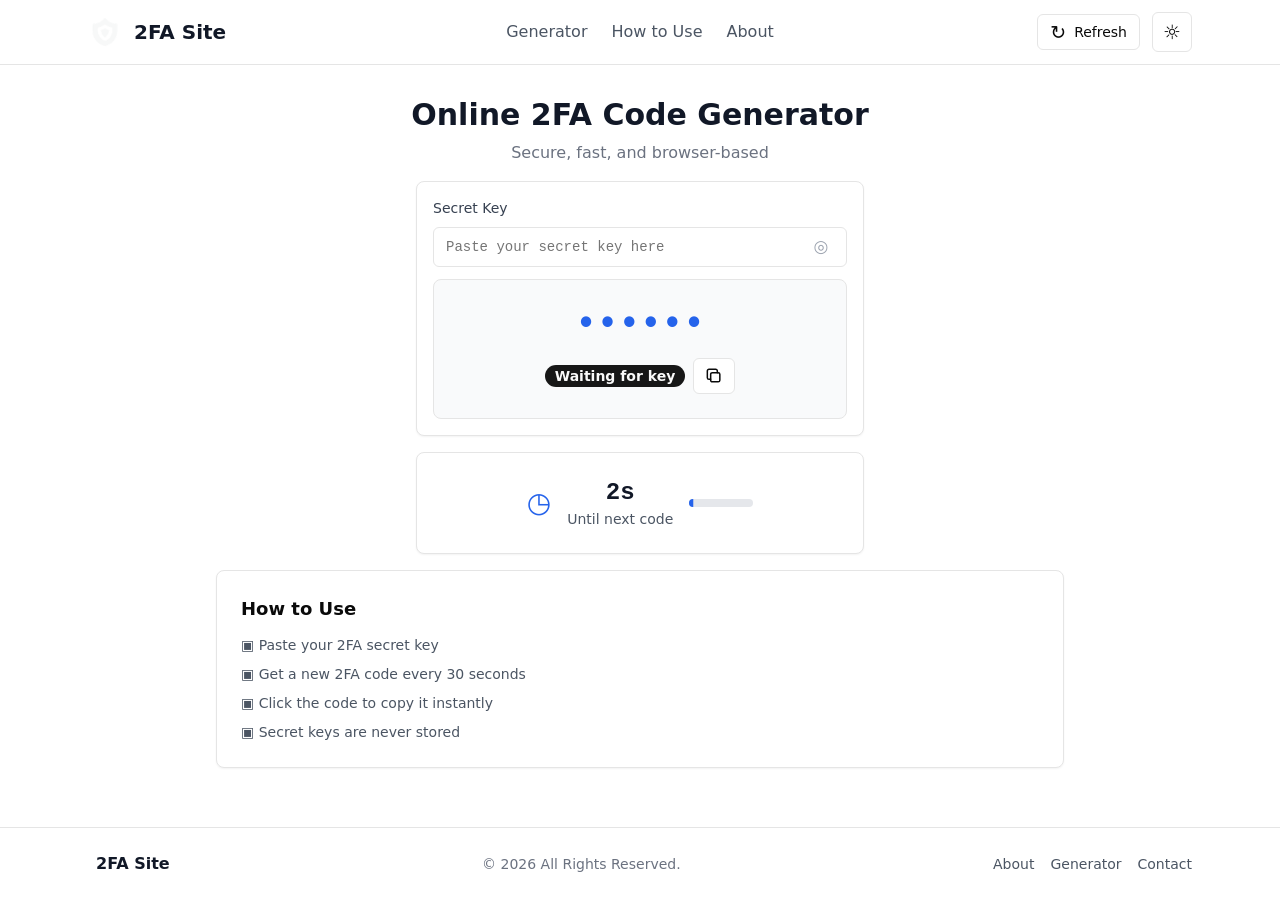
==== index.html @ 08d06a0e "Update index.html" ====
<!doctype html>
<html lang="en">
  <head>
    <meta charset="UTF-8" />
    <meta name="viewport" content="width=device-width, initial-scale=1.0" />
    <meta name="description" content="Generate 6-digit 2FA codes online for Gmail, Google, Facebook, Instagram, X (Twitter), TikTok, Discord, GitHub, Microsoft, and more. 100% browser-based and private." />
    <meta name="theme-color" content="#08090A" />
    <title>Free 2FA Code Generator Online | Browser-Based TOTP Generator</title>
    <link rel="stylesheet" href="styles.css" />
  </head>
  <body>
    <div class="page">
      <header class="site-header">
        <div class="header-container">
          <div class="header-row">
            <a class="brand" href="#generator" aria-label="2FASite home">
             <img src="images/logo.png" alt="2FA Site" class="logo">
              <span>2FA Site</span>
            </a>

            <nav class="desktop-nav" aria-label="Main navigation">
              <a href="#generator">Generator</a>
              <a href="#how-to-use">How to Use</a>
              <a href="about.html">About</a>
            </nav>

            <div class="desktop-actions">
              <button class="outline-button" type="button" data-refresh>
                <span class="button-icon" aria-hidden="true">↻</span>
                <span>Refresh</span>
              </button>
              <button class="square-button theme-button" type="button" data-theme-toggle aria-label="Toggle theme">
                <span aria-hidden="true">☼</span>
              </button>
            </div>

            <div class="mobile-actions">
              <button class="square-button theme-button" type="button" data-theme-toggle aria-label="Toggle theme">
                <span aria-hidden="true">☼</span>
              </button>
              <button class="menu-button" type="button" data-menu-toggle aria-label="Open menu" aria-expanded="false">
                <span aria-hidden="true">☰</span>
              </button>
            </div>
          </div>
          <nav class="mobile-nav" data-mobile-nav aria-label="Mobile navigation">
            <a href="#generator">Generator</a>
            <a href="#how-to-use">How to Use</a>
            <a href="about.html">About</a>
            <button type="button" data-refresh>Refresh codes</button>
          </nav>
        </div>
      </header>

      <main class="main-content">
        <div class="main-container">
          <section class="intro" id="generator">
            <h1>Online 2FA Code Generator</h1>
            <p class="intro-muted">Secure, fast, and browser-based</p>
          </section>

          <section class="account-list" data-account-list aria-label="2FA generator">
            <div class="account-block" data-account-card>
              <article class="generator-card">
                <div class="generator-card-content">
                  <label class="field secret-field">
                    <span>Secret Key</span>
                    <span class="secret-wrap">
                      <input type="password" data-secret-key placeholder="Paste your secret key here" autocomplete="off" autocapitalize="off" spellcheck="false" />
                      <button class="reveal-button" type="button" data-reveal-secret aria-label="Show secret key">◎</button>
                    </span>
                  </label>

                  <div class="code-box">
                    <button class="code-value" type="button" data-copy-code aria-label="Copy code">
                      <span data-code-value>••••••</span>
                    </button>
                    <div class="code-actions">
                      <span class="status-badge" data-status>Waiting For Key</span>
                      <button class="copy-button" type="button" data-copy-code aria-label="Copy code">
                        <svg viewBox="0 0 24 24" aria-hidden="true">
                          <rect x="8" y="8" width="11" height="11" rx="2"></rect>
                          <path d="M16 8V6a2 2 0 0 0-2-2H6a2 2 0 0 0-2 2v8a2 2 0 0 0 2 2h2"></path>
                        </svg>
                      </button>
                    </div>
                    <p class="field-error" data-error></p>
                  </div>
                </div>
              </article>

              <article class="timer-card">
                <div class="timer-content">
                  <span class="timer-icon" aria-hidden="true">◷</span>
                  <div class="timer-copy">
                    <strong><span data-timer>30</span>s</strong>
                    <span>Until next code</span>
                  </div>
                  <div class="progress-track" aria-hidden="true"><span data-progress></span></div>
                </div>
              </article>
            </div>
          </section>

          <section class="info-card how-to-card" id="how-to-use">
            <div class="info-card-content">
              <h2>How to Use</h2>
              <div class="instruction-list">
                <p>▣ Paste your 2FA secret key</p>
                <p>▣ Get a new 2FA code every 30 seconds</p>
                <p>▣ Click the code to copy it instantly</p>
                <p>▣ Secret keys are never stored</p>
              </div>
            </div>
          </section>
        </div>
      </main>

      <footer class="site-footer" id="about">
        <div class="footer-container">
          <div class="footer-row">
            <a class="footer-brand" href="#generator">
              <span class="logo-mark small" aria-hidden="true"></span>
              <span>2FA Site</span>
            </a>
            <p>© 2026 All Rights Reserved.</p>
            <nav aria-label="Footer navigation">
              <a href="about.html">About</a>
              <a href="#generator">Generator</a>
              <a href="mailto:hello@2fasite.com">Contact</a>
            </nav>
          </div>
        </div>
      </footer>
    </div>

    <div class="toast" data-toast role="status" aria-live="polite"></div>

    <script src="script.js"></script>
  </body>
</html>
---- styles.css ----
:root {
  color-scheme: light;
  --background: #ffffff;
  --foreground: #0a0a0a;
  --card: #ffffff;
  --muted: #4b5563;
  --muted-light: #6b7280;
  --border: #e5e5e5;
  --soft: #f9fafb;
  --blue: #1d4ed8;
  --blue-hover: #2563eb;
  --red: #dc2626;
}

[data-theme="dark"] {
  color-scheme: dark;
  --background: #08090A;
  --foreground: #F7F8F8;
  --card: #111113;
  --muted: #B6BCC8;
  --muted-light: #8B93A1;
  --border: #27272A;
  --soft: #17181C;
  --blue: #1d4ed8;
  --blue-hover: #2563eb;
}

* {
  box-sizing: border-box;
  border-color: var(--border);
}

html {
  scroll-behavior: smooth;
}

body {
  margin: 0;
  background: var(--background);
  color: var(--foreground);
  font-family: Inter, ui-sans-serif, system-ui, -apple-system, BlinkMacSystemFont, "Segoe UI", sans-serif;
  font-size: 16px;
  line-height: 1.5;
}

button,
input {
  font: inherit;
}

button,
a {
  -webkit-tap-highlight-color: transparent;
}

button {
  color: inherit;
}

a {
  color: inherit;
  text-decoration: none;
}

.page {
  min-height: 100vh;
  display: flex;
  flex-direction: column;
  background: var(--background);
}

.site-header {
  position: sticky;
  top: 0;
  z-index: 50;
  height: 65px;
  background: var(--card);
  border-bottom: 1px solid var(--border);
}

.header-container,
.footer-container {
  width: 100%;
  max-width: 1152px;
  margin-inline: auto;
  padding-inline: 24px;
}

.header-row {
  height: 64px;
  display: grid;
  grid-template-columns: 1fr auto 1fr;
  align-items: center;
}

.desktop-nav {
  grid-column: 2;
}

.desktop-actions,
.about-header-actions {
  grid-column: 3;
  justify-self: end;
}

.brand,
.footer-brand {
  display: flex;
  align-items: center;
  gap: 12px;
  color: #111827;
  font-size: 20px;
  font-weight: 700;
  white-space: nowrap;
}

[data-theme="dark"] .brand,
[data-theme="dark"] .footer-brand {
  color: #f9fafb;
}

.logo {
  width: 34px;
  height: 34px;
  object-fit: contain;
  flex-shrink: 0;
}

.footer-logo {
  width: 22px;
  height: 22px;
  object-fit: contain;
}

.desktop-nav {
  display: flex;
  align-items: center;
  gap: 24px;
  color: #4b5563;
}

.desktop-nav a,
.site-footer nav a {
  transition: color 150ms ease;
}

.desktop-nav a:hover,
.site-footer nav a:hover {
  color: var(--blue);
}

.desktop-actions {
  display: flex;
  align-items: center;
  gap: 12px;
}

.outline-button,
.square-button,
.menu-button {
  display: inline-flex;
  align-items: center;
  justify-content: center;
  border: 1px solid var(--border);
  border-radius: 6px;
  background: var(--card);
  cursor: pointer;
  transition: background-color 150ms ease, color 150ms ease;
}

.outline-button {
  height: 36px;
  padding-inline: 12px;
  gap: 8px;
  font-size: 14px;
  font-weight: 500;
}

.button-icon {
  font-size: 19px;
  line-height: 1;
}

.outline-button:hover,
.square-button:hover {
  background: #f5f5f5;
}

[data-theme="dark"] .outline-button:hover,
[data-theme="dark"] .square-button:hover {
  background: #1f2937;
}

.square-button {
  width: 40px;
  height: 40px;
  font-size: 20px;
}

.mobile-actions,
.mobile-nav {
  display: none;
}

.main-content {
  flex: 1;
}

.main-container {
  width: 100%;
  max-width: 896px;
  margin-inline: auto;
  padding: 16px 24px;
}

.intro {
  padding-top: 16px;
  text-align: center;
  scroll-margin-top: 96px;
}

.intro h1 {
  margin: 0;
  color: #111827;
  font-size: 30px;
  font-weight: 700;
  line-height: 36px;
}

[data-theme="dark"] .intro h1 {
  color: #f9fafb;
}

.intro-lead {
  margin: 8px 0 0;
  color: #4b5563;
  font-size: 18px;
  line-height: 28px;
}

.intro-muted {
  margin: 8px 0 0;
  color: #6b7280;
}

[data-theme="dark"] .intro-lead {
  color: #d1d5db;
}

[data-theme="dark"] .intro-muted {
  color: #9ca3af;
}

.divider {
  width: 100%;
  height: 1px;
  margin-top: 24px;
  background: var(--border);
}

.account-list {
  display: grid;
  gap: 16px;
  margin-top: 16px;
}

.account-block {
  display: grid;
  gap: 16px;
}

.generator-card,
.timer-card,
.info-card {
  background: var(--card);
  border: 1px solid var(--border);
  border-radius: 8px;
  box-shadow: 0 1px 2px rgba(0, 0, 0, 0.05);
}

.generator-card,
.timer-card {
  width: 100%;
  max-width: 448px;
  margin-inline: auto;
}

.generator-card {
  transition: box-shadow 150ms ease;
}

.generator-card:hover {
  box-shadow: 0 4px 6px -1px rgba(0, 0, 0, 0.1), 0 2px 4px -2px rgba(0, 0, 0, 0.1);
}

.generator-card-content {
  padding: 16px;
}

.field {
  display: block;
  color: #374151;
  font-size: 14px;
  font-weight: 500;
}

[data-theme="dark"] .field {
  color: #d1d5db;
}

.field + .field {
  margin-top: 12px;
}

.field > span:first-child {
  display: block;
  margin-bottom: 8px;
}

.field input {
  display: flex;
  width: 100%;
  height: 40px;
  padding: 8px 12px;
  border: 1px solid var(--border);
  border-radius: 6px;
  outline: none;
  background: var(--background);
  color: var(--foreground);
  font-size: 14px;
  line-height: 20px;
}

.field input:focus {
  border-color: #a3a3a3;
  box-shadow: 0 0 0 2px var(--background), 0 0 0 4px #a3a3a3;
}

.secret-wrap {
  position: relative;
  display: block;
}

.secret-wrap input {
  padding-right: 40px;
  font-family: ui-monospace, SFMono-Regular, Menlo, Monaco, Consolas, "Liberation Mono", monospace;
}

.reveal-button {
  position: absolute;
  top: 50%;
  right: 8px;
  width: 36px;
  height: 36px;
  border: 0;
  border-radius: 6px;
  transform: translateY(-50%);
  background: transparent;
  color: #9ca3af;
  cursor: pointer;
  font-size: 17px;
}

.reveal-button:hover {
  color: #4b5563;
  background: #f5f5f5;
}

.code-box {
  margin-top: 12px;
  padding: 24px;
  border: 1px solid var(--border);
  border-radius: 8px;
  background: var(--soft);
  text-align: center;
}

.code-value {
  display: block;
  width: 100%;
  margin-bottom: 12px;
  border: 0;
  background: transparent;
  color: #2563eb;
  cursor: pointer;
  font-family: ui-monospace, SFMono-Regular, Menlo, Monaco, Consolas, "Liberation Mono", monospace;
  font-size: 36px;
  font-weight: 700;
  line-height: 40px;
  transition: color 150ms ease;
}

[data-theme="dark"] .code-value {
  color: #60a5fa;
}

.code-value:hover {
  color: #1d4ed8;
}

.code-actions {
  display: flex;
  align-items: center;
  justify-content: center;
  gap: 8px;
}

.status-badge {
  display: inline-flex;
  align-items: center;
  height: 22px;
  padding: 0 10px;
  border-radius: 9999px;
  background: #171717;
  color: #fafafa;
  font-size: 14px;
  font-weight: 600;
}

[data-theme="dark"] .status-badge {
  background: #fafafa;
  color: #171717;
}

.copy-button {
  width: 42px;
  height: 36px;
  border: 1px solid var(--border);
  border-radius: 6px;
  background: var(--background);
  color: var(--foreground);
  cursor: pointer;
  font-size: 21px;
  line-height: 1;
}

.copy-button svg {
  width: 20px;
  height: 20px;
  display: block;
  margin: auto;
  fill: none;
  stroke: currentColor;
  stroke-width: 1.8;
  stroke-linecap: round;
  stroke-linejoin: round;
}

.field-error {
  margin: 8px 0 0;
  color: var(--red);
  font-size: 12px;
}

.field-error:empty {
  display: none;
}

.timer-card-content {
  padding: 24px;
}

.timer-content {
  min-height: 58px;
  padding: 24px;
  display: flex;
  align-items: center;
  justify-content: center;
  gap: 16px;
}

.timer-icon {
  color: #2563eb;
  font-size: 28px;
  line-height: 1;
}

.timer-copy {
  display: grid;
  text-align: center;
}

.timer-copy strong {
  color: #111827;
  font-family: ui-monospace, SFMono-Regular, Menlo, Monaco, Consolas, "Liberation Mono", monospace;
  font-size: 24px;
  line-height: 32px;
}

.timer-copy > span {
  color: var(--muted);
  font-size: 14px;
  line-height: 20px;
}

[data-theme="dark"] .timer-copy strong {
  color: #f9fafb;
}

.progress-track {
  width: 64px;
  height: 8px;
  overflow: hidden;
  border-radius: 9999px;
  background: #e5e7eb;
}

[data-theme="dark"] .progress-track {
  background: #1f2937;
}

.progress-track span {
  display: block;
  width: 100%;
  height: 100%;
  background: #2563eb;
  transform-origin: left;
  transition: transform 1s linear;
}

.info-card {
  margin-top: 16px;
  scroll-margin-top: 96px;
}

.info-card-content {
  padding: 24px;
}

.info-card h2 {
  margin: 0 0 12px;
  font-size: 18px;
  font-weight: 600;
  line-height: 28px;
}

.instruction-list {
  color: var(--muted);
  font-size: 14px;
}

.instruction-list p {
  margin: 0;
}

.instruction-list p + p {
  margin-top: 8px;
}

.site-footer {
  margin-top: auto;
  background: var(--card);
  border-top: 1px solid var(--border);
}

.footer-container {
  padding-block: 24px;
}

.footer-row {
  display: flex;
  align-items: center;
  justify-content: space-between;
  gap: 16px;
}

.footer-brand {
  gap: 8px;
  font-size: 16px;
  font-weight: 600;
}

.footer-row > p {
  order: 2;
  margin: 0;
  color: #6b7280;
  font-size: 14px;
}

.site-footer nav {
  order: 3;
  display: flex;
  flex-wrap: wrap;
  justify-content: center;
  column-gap: 16px;
  row-gap: 8px;
  color: #4b5563;
  font-size: 14px;
}

.toast {
  position: fixed;
  right: 24px;
  bottom: 24px;
  z-index: 70;
  padding: 10px 14px;
  border-radius: 6px;
  background: #171717;
  color: #fafafa;
  font-size: 14px;
  opacity: 0;
  transform: translateY(10px);
  pointer-events: none;
  transition: 150ms ease;
}

.toast.show {
  opacity: 1;
  transform: translateY(0);
}

.active-link {
  color: #2563eb;
  font-weight: 500;
}

.about-header-actions {
  display: flex;
  align-items: center;
  gap: 8px;
}

.back-button {
  background: transparent;
}

.about-page {
  background: #f9fafb;
}

[data-theme="dark"] .about-page {
  background: #111827;
}

.about-main {
  flex: 1;
}

.about-container {
  width: 100%;
  max-width: 896px;
  margin-inline: auto;
  padding: 24px;
}

.about-container > * + * {
  margin-top: 32px;
}

.about-hero {
  padding-top: 32px;
  text-align: center;
}

.about-logo {
  display: block;
  width: 80px;
  height: 80px;
  object-fit: contain;
  margin: 0 auto 24px;
}

.about-hero h1 {
  margin: 0;
  color: #111827;
  font-size: 36px;
  font-weight: 700;
  line-height: 40px;
}

.about-hero > p {
  max-width: 672px;
  margin: 16px auto 0;
  color: #4b5563;
  font-size: 20px;
  line-height: 28px;
}

[data-theme="dark"] .about-hero h1 {
  color: #f9fafb;
}

[data-theme="dark"] .about-hero > p {
  color: #d1d5db;
}

.about-divider {
  width: 100%;
  height: 1px;
  margin-top: 32px;
  background: var(--border);
}

.about-section-card,
.feature-card {
  border: 1px solid var(--border);
  border-radius: 8px;
  box-shadow: 0 1px 2px rgba(0, 0, 0, 0.05);
}

.about-section-card {
  background: var(--card);
}

.about-card-padding {
  padding: 24px;
}

.about-card-padding.large {
  padding: 32px;
}

.about-section-card h2 {
  margin: 0 0 16px;
  color: #111827;
  font-size: 24px;
  font-weight: 700;
  line-height: 32px;
}

[data-theme="dark"] .about-section-card h2 {
  color: #f3f4f6;
}

.mission-card p {
  margin: 0;
  color: #374151;
  font-size: 18px;
  line-height: 29px;
}

[data-theme="dark"] .mission-card p {
  color: #d1d5db;
}

.feature-grid {
  display: grid;
  grid-template-columns: repeat(2, minmax(0, 1fr));
  gap: 24px;
}

.feature-card.green {
  border-color: #bbf7d0;
  background: #f0fdf4;
  --feature-color: #16a34a;
}

.feature-card.blue {
  border-color: #bfdbfe;
  background: #eff6ff;
  --feature-color: #2563eb;
}

.feature-card.purple {
  border-color: #e9d5ff;
  background: #faf5ff;
  --feature-color: #9333ea;
}

.feature-card.orange {
  border-color: #fed7aa;
  background: #fff7ed;
  --feature-color: #ea580c;
}

[data-theme="dark"] .feature-card.green {
  border-color: #14532d;
  background: rgba(5, 46, 22, 0.5);
}

[data-theme="dark"] .feature-card.blue {
  border-color: #1e3a8a;
  background: rgba(23, 37, 84, 0.5);
}

[data-theme="dark"] .feature-card.purple {
  border-color: #581c87;
  background: rgba(59, 7, 100, 0.5);
}

[data-theme="dark"] .feature-card.orange {
  border-color: #7c2d12;
  background: rgba(67, 20, 7, 0.5);
}

.feature-heading {
  display: flex;
  align-items: center;
  gap: 12px;
  margin-bottom: 16px;
}

.feature-heading h3 {
  margin: 0;
  color: #111827;
  font-size: 20px;
  font-weight: 700;
  line-height: 28px;
}

[data-theme="dark"] .feature-heading h3 {
  color: #f3f4f6;
}

.feature-icon {
  width: 32px;
  height: 32px;
  display: inline-grid;
  place-items: center;
  color: var(--feature-color);
  font-size: 30px;
  font-weight: 500;
  line-height: 1;
}

.feature-card p {
  margin: 0 0 16px;
  color: #374151;
}

[data-theme="dark"] .feature-card p {
  color: #d1d5db;
}

.feature-badge {
  display: inline-flex;
  align-items: center;
  height: 22px;
  padding: 0 10px;
  border: 1px solid color-mix(in srgb, var(--feature-color) 25%, white);
  border-radius: 9999px;
  color: var(--feature-color);
  font-size: 12px;
  font-weight: 600;
}

.numbered-list,
.faq-list {
  display: grid;
  gap: 24px;
}

.numbered-list > article {
  display: flex;
  gap: 16px;
}

.number {
  width: 32px;
  height: 32px;
  flex: 0 0 auto;
  display: grid;
  place-items: center;
  border-radius: 50%;
  background: #2563eb;
  color: #ffffff;
  font-weight: 700;
}

.numbered-list h4,
.faq-list h4 {
  margin: 0 0 8px;
  color: #111827;
  font-size: 16px;
  font-weight: 600;
}

.numbered-list p,
.faq-list p {
  margin: 0;
  color: #4b5563;
}

[data-theme="dark"] .numbered-list h4,
[data-theme="dark"] .faq-list h4 {
  color: #f3f4f6;
}

[data-theme="dark"] .numbered-list p,
[data-theme="dark"] .faq-list p {
  color: #9ca3af;
}

.security-card {
  border-color: #fecaca;
  background: #fef2f2;
}

[data-theme="dark"] .security-card {
  border-color: #7f1d1d;
  background: rgba(69, 10, 10, 0.5);
}

.security-list {
  display: grid;
  gap: 16px;
  color: #374151;
}

.security-list p {
  margin: 0;
}

[data-theme="dark"] .security-list {
  color: #d1d5db;
}

@media (max-width: 767px) {
  .desktop-nav,
  .desktop-actions {
    display: none;
  }

  .mobile-actions {
    display: flex;
    grid-column: 3;
    justify-self: end;
    align-items: center;
    gap: 8px;
  }

  .menu-button {
    width: 40px;
    height: 40px;
    border: 0;
    background: transparent;
    font-size: 17px;
  }

  .mobile-nav {
    position: absolute;
    top: 64px;
    right: 16px;
    width: 200px;
    padding: 8px;
    border: 1px solid var(--border);
    border-radius: 8px;
    background: var(--card);
    box-shadow: 0 10px 25px rgba(0, 0, 0, 0.12);
  }

  .mobile-nav.open {
    display: grid;
  }

  .mobile-nav a,
  .mobile-nav button {
    padding: 9px 10px;
    border: 0;
    border-radius: 5px;
    background: transparent;
    color: var(--muted);
    cursor: pointer;
    font-size: 14px;
    text-align: left;
  }

  .mobile-nav a:hover,
  .mobile-nav button:hover {
    background: var(--soft);
  }

  .intro h1 {
    max-width: 330px;
    margin-inline: auto;
  }

  .footer-row {
    flex-direction: column;
  }

  .footer-row > p {
    order: 3;
  }

  .site-footer nav {
    order: 2;
  }

  .about-page .desktop-nav {
    display: none;
  }

  .about-container {
    padding: 24px;
  }

  .feature-grid {
    grid-template-columns: 1fr;
  }
}

@media (max-width: 420px) {
  .header-container {
    padding-inline: 24px;
  }

  .brand {
    font-size: 20px;
  }

  .main-container {
    padding-inline: 24px;
  }

  .intro h1 {
    font-size: 30px;
    line-height: 36px;
  }

  .code-box {
    padding-inline: 16px;
  }

  .about-page .brand {
    font-size: 17px;
    gap: 8px;
  }

  .about-page .brand .logo-mark {
    width: 27px;
    height: 27px;
  }

  .back-button {
    width: 40px;
    padding: 0;
  }

  .back-button span:last-child {
    display: none;
  }

  .about-hero h1 {
    font-size: 34px;
  }

  .about-card-padding.large {
    padding: 24px;
  }
}

@media (prefers-reduced-motion: reduce) {
  *,
  *::before,
  *::after {
    scroll-behavior: auto !important;
    transition: none !important;
  }
}
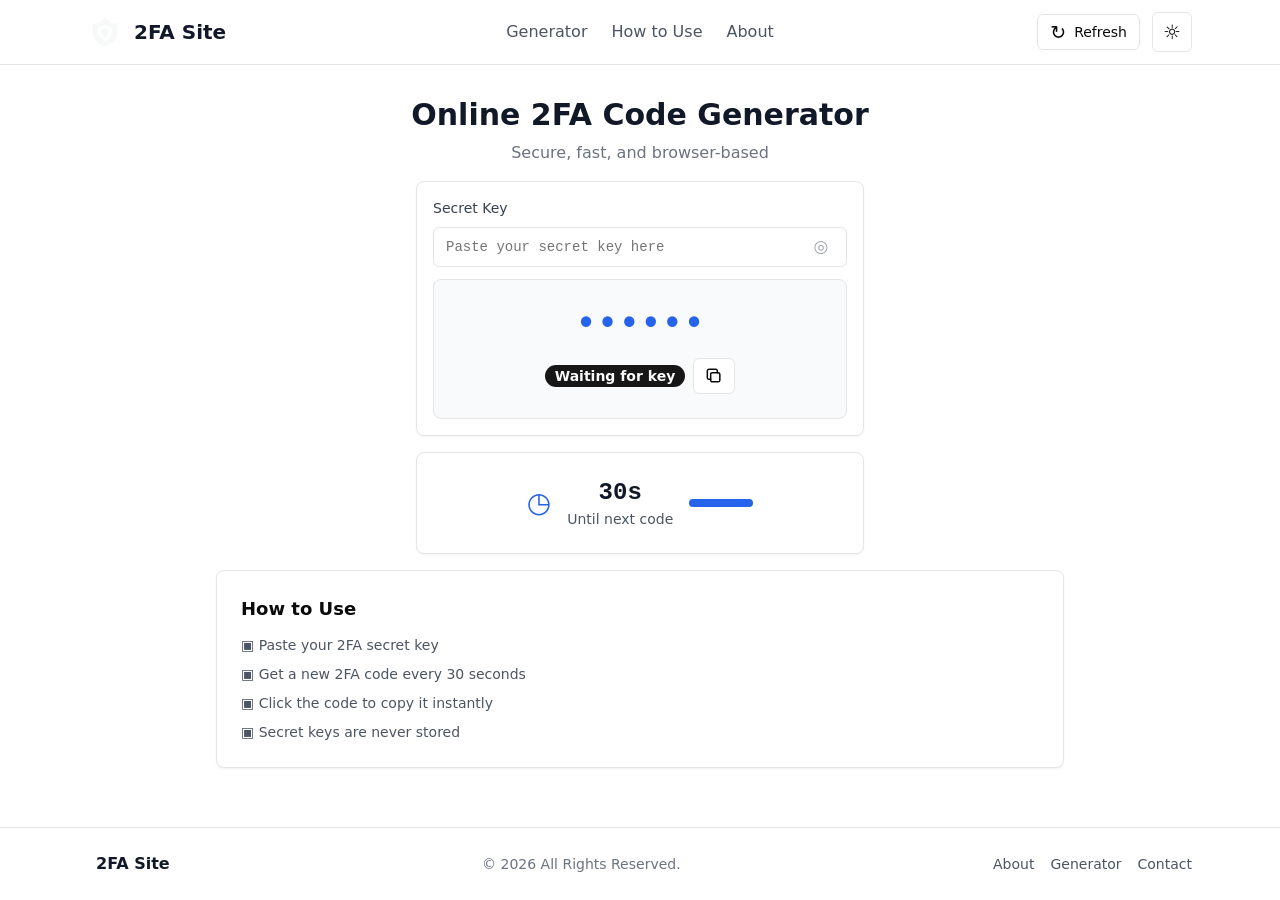
==== commit d692ac22: "Update index.html" ====
--- a/index.html
+++ b/index.html
@@ -21,7 +21,7 @@
             <nav class="desktop-nav" aria-label="Main navigation">
               <a href="#generator">Generator</a>
               <a href="#how-to-use">How to Use</a>
-              <a href="about.html">About</a>
+              <a href="about">About</a>
             </nav>
 
             <div class="desktop-actions">
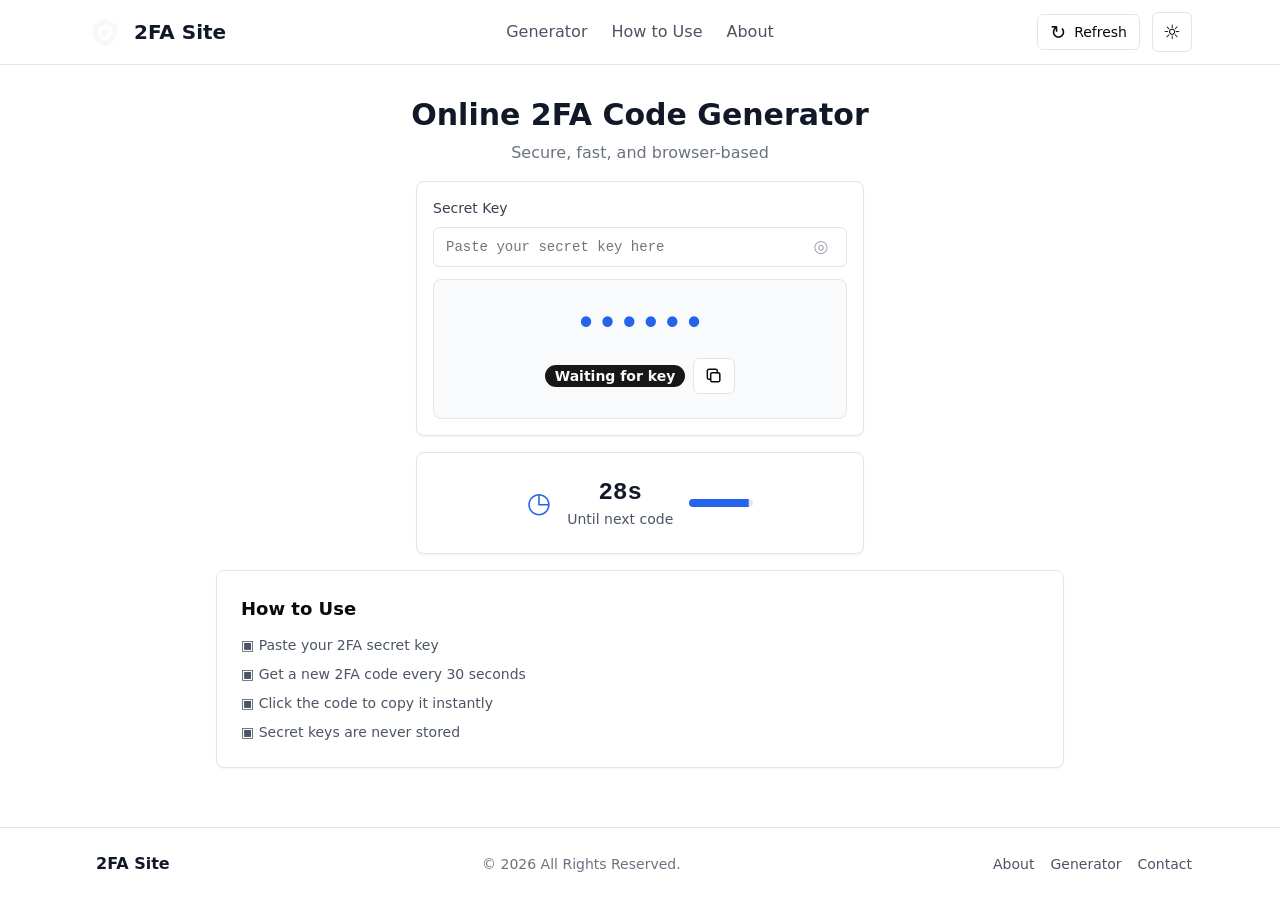
==== commit b0cff237: "Update index.html" ====
--- a/index.html
+++ b/index.html
@@ -46,7 +46,7 @@
           <nav class="mobile-nav" data-mobile-nav aria-label="Mobile navigation">
             <a href="#generator">Generator</a>
             <a href="#how-to-use">How to Use</a>
-            <a href="about.html">About</a>
+            <a href="about">About</a>
             <button type="button" data-refresh>Refresh codes</button>
           </nav>
         </div>
@@ -125,7 +125,7 @@
             </a>
             <p>© 2026 All Rights Reserved.</p>
             <nav aria-label="Footer navigation">
-              <a href="about.html">About</a>
+              <a href="about">About</a>
               <a href="#generator">Generator</a>
               <a href="mailto:hello@2fasite.com">Contact</a>
             </nav>
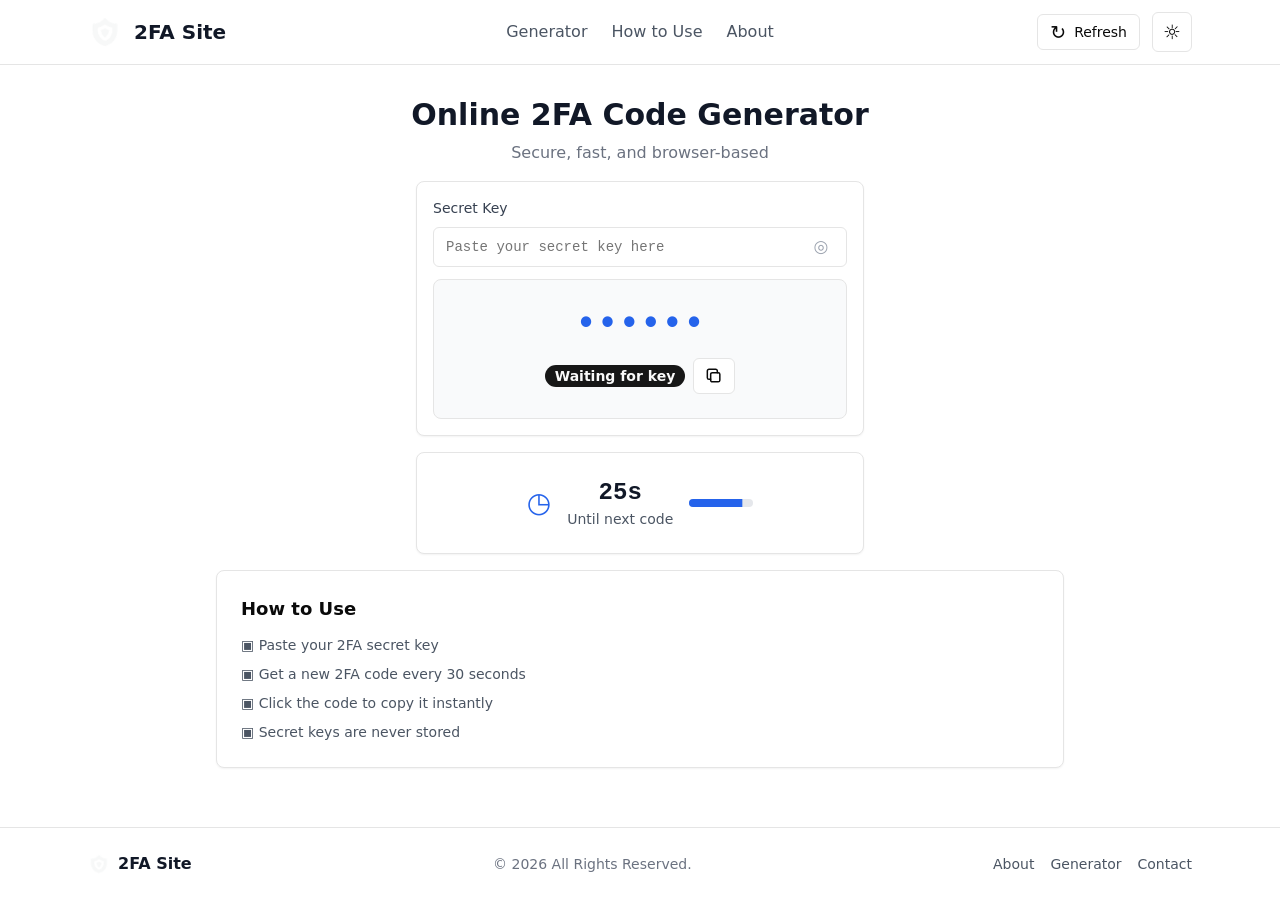
==== commit 38cdb277: "Update index.html" ====
--- a/index.html
+++ b/index.html
@@ -120,7 +120,7 @@
         <div class="footer-container">
           <div class="footer-row">
             <a class="footer-brand" href="#generator">
-              <span class="logo-mark small" aria-hidden="true"></span>
+              <img src="images/logo.png" alt="2FA Site" class="footer-logo">
               <span>2FA Site</span>
             </a>
             <p>© 2026 All Rights Reserved.</p>
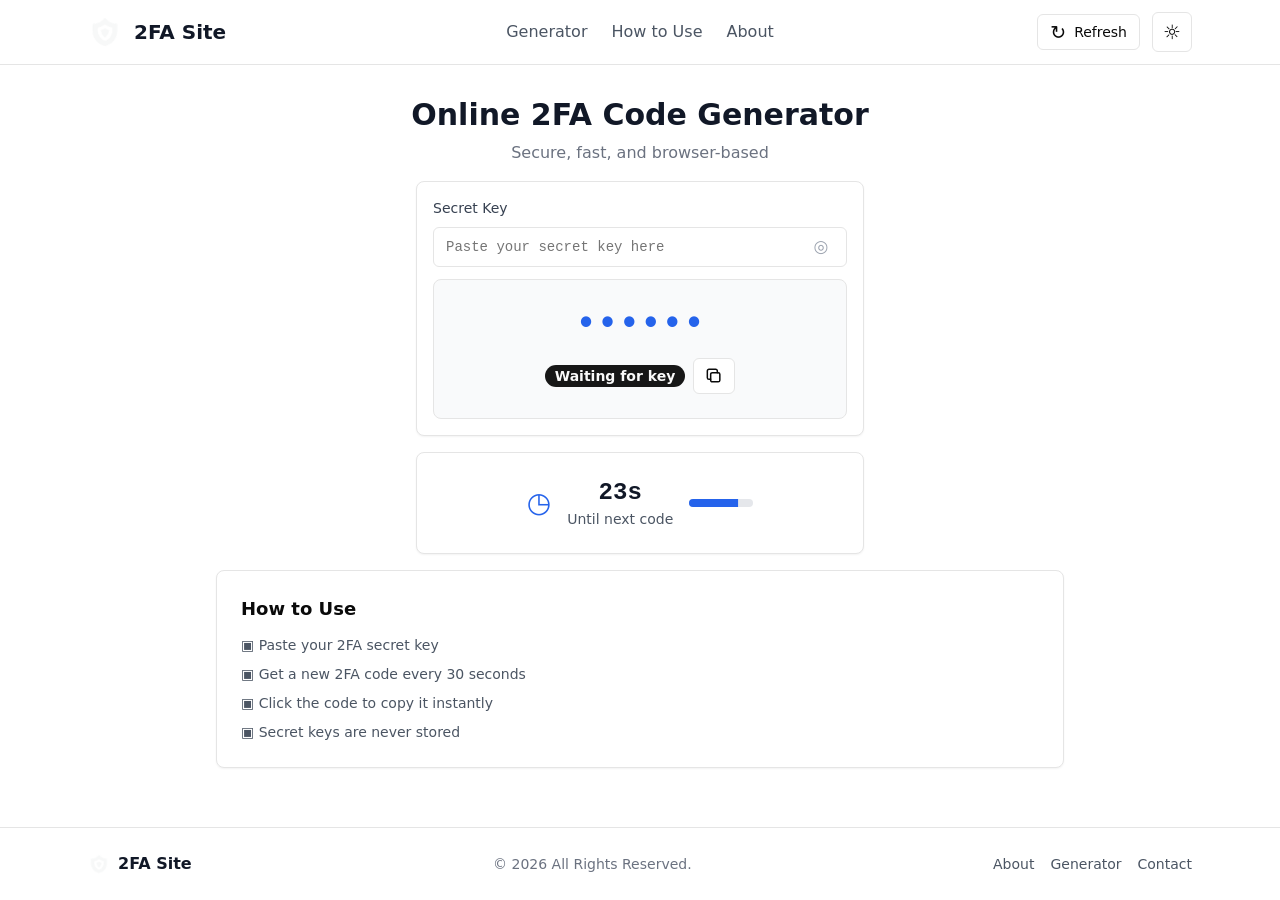
==== commit ed590ae9: "Update index.html" ====
--- a/index.html
+++ b/index.html
@@ -13,14 +13,14 @@
       <header class="site-header">
         <div class="header-container">
           <div class="header-row">
-            <a class="brand" href="#generator" aria-label="2FASite home">
+            <a class="brand" href="/#generator" aria-label="2FASite home">
              <img src="images/logo.png" alt="2FA Site" class="logo">
               <span>2FA Site</span>
             </a>
 
             <nav class="desktop-nav" aria-label="Main navigation">
-              <a href="#generator">Generator</a>
-              <a href="#how-to-use">How to Use</a>
+              <a href="/#generator">Generator</a>
+              <a href="/#how-to-use">How to Use</a>
               <a href="about">About</a>
             </nav>
 
@@ -44,8 +44,8 @@
             </div>
           </div>
           <nav class="mobile-nav" data-mobile-nav aria-label="Mobile navigation">
-            <a href="#generator">Generator</a>
-            <a href="#how-to-use">How to Use</a>
+            <a href="/#generator">Generator</a>
+            <a href="/#how-to-use">How to Use</a>
             <a href="about">About</a>
             <button type="button" data-refresh>Refresh codes</button>
           </nav>
@@ -119,14 +119,14 @@
       <footer class="site-footer" id="about">
         <div class="footer-container">
           <div class="footer-row">
-            <a class="footer-brand" href="#generator">
+            <a class="footer-brand" href="/#generator">
               <img src="images/logo.png" alt="2FA Site" class="footer-logo">
               <span>2FA Site</span>
             </a>
             <p>© 2026 All Rights Reserved.</p>
             <nav aria-label="Footer navigation">
               <a href="about">About</a>
-              <a href="#generator">Generator</a>
+              <a href="/#generator">Generator</a>
               <a href="mailto:hello@2fasite.com">Contact</a>
             </nav>
           </div>
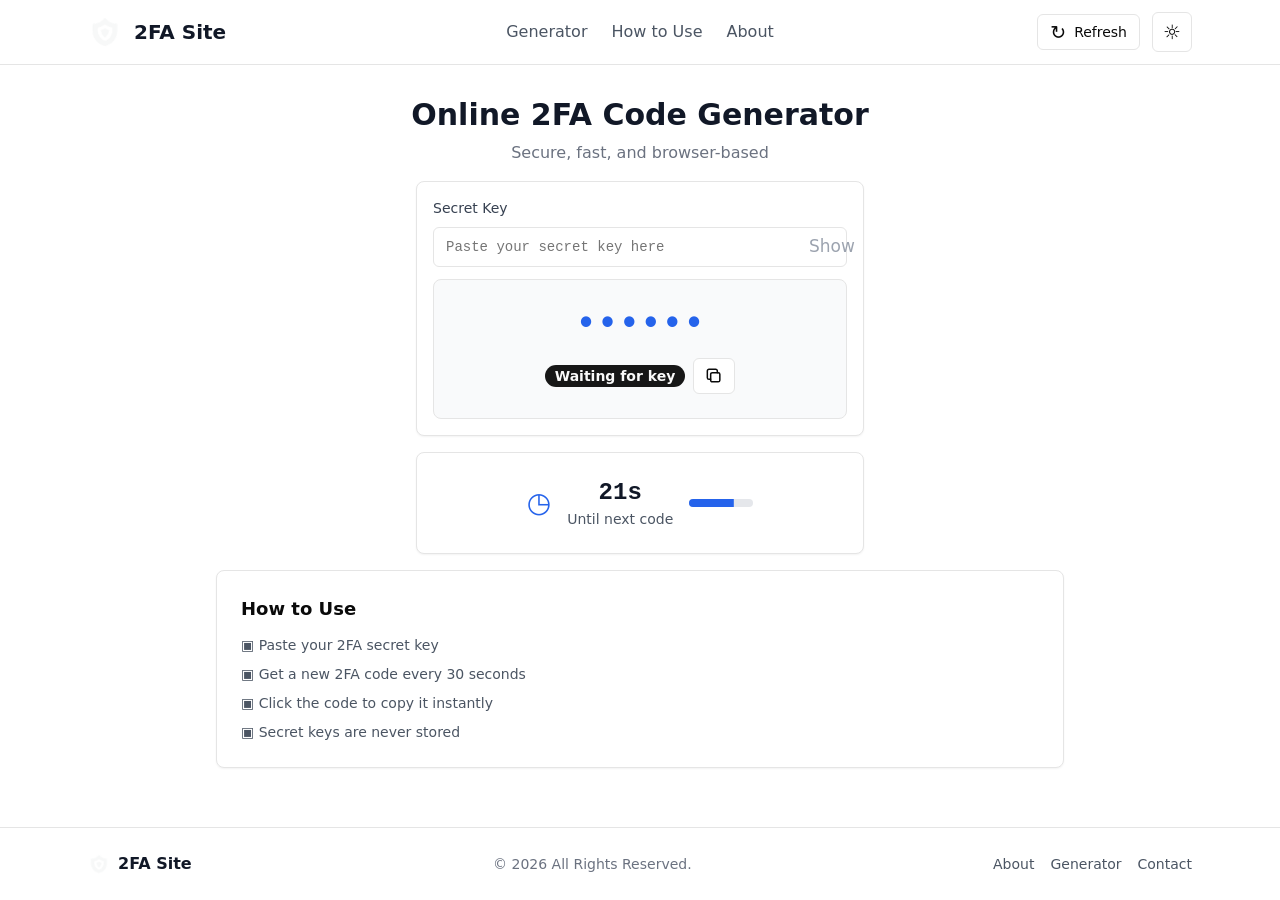
==== commit 3ef4eeda: "Update index.html" ====
--- a/index.html
+++ b/index.html
@@ -67,7 +67,7 @@
                     <span>Secret Key</span>
                     <span class="secret-wrap">
                       <input type="password" data-secret-key placeholder="Paste your secret key here" autocomplete="off" autocapitalize="off" spellcheck="false" />
-                      <button class="reveal-button" type="button" data-reveal-secret aria-label="Show secret key">◎</button>
+                      <button class="reveal-button" type="button" data-reveal-secret aria-label="Show secret key">Show</button>
                     </span>
                   </label>
 
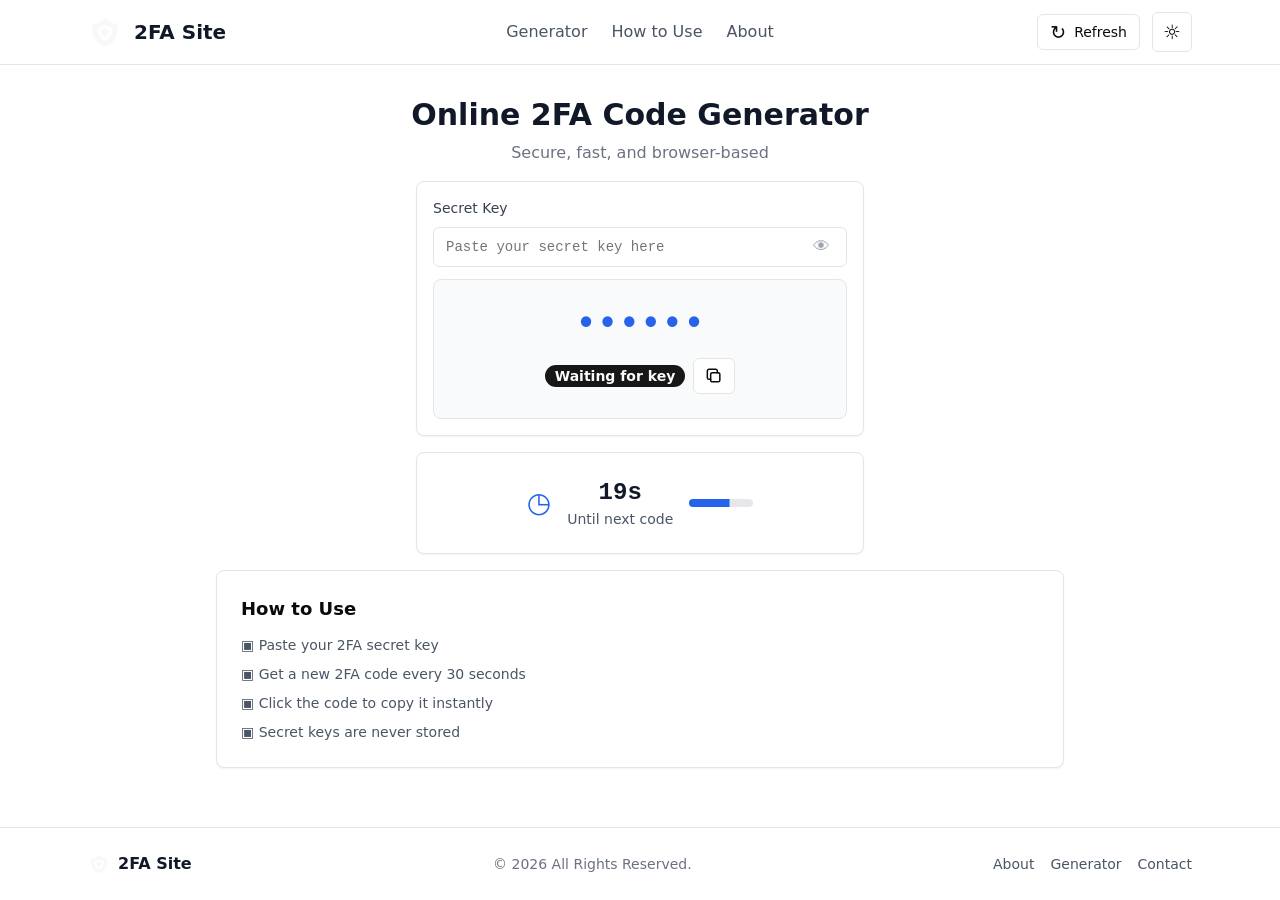
==== commit 4413eb8d: "Update index.html" ====
--- a/index.html
+++ b/index.html
@@ -67,7 +67,7 @@
                     <span>Secret Key</span>
                     <span class="secret-wrap">
                       <input type="password" data-secret-key placeholder="Paste your secret key here" autocomplete="off" autocapitalize="off" spellcheck="false" />
-                      <button class="reveal-button" type="button" data-reveal-secret aria-label="Show secret key">Show</button>
+                      <button class="reveal-button" type="button" data-reveal-secret aria-label="Show secret key">👁</button>
                     </span>
                   </label>
 
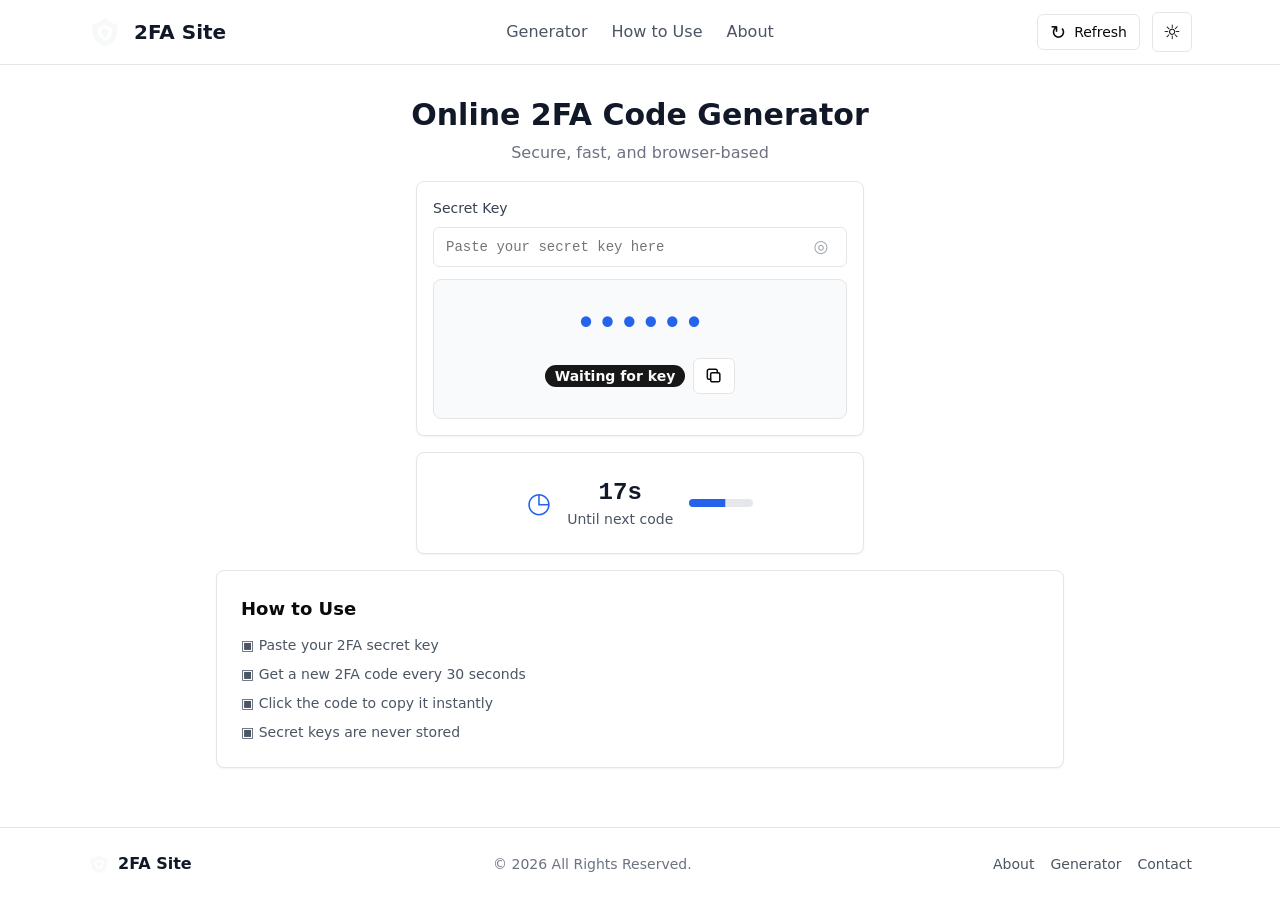
==== commit fa8755bd: "Update index.html" ====
--- a/index.html
+++ b/index.html
@@ -67,7 +67,7 @@
                     <span>Secret Key</span>
                     <span class="secret-wrap">
                       <input type="password" data-secret-key placeholder="Paste your secret key here" autocomplete="off" autocapitalize="off" spellcheck="false" />
-                      <button class="reveal-button" type="button" data-reveal-secret aria-label="Show secret key">👁</button>
+                      <button class="reveal-button" type="button" data-reveal-secret aria-label="Show secret key">◎</button>
                     </span>
                   </label>
 
